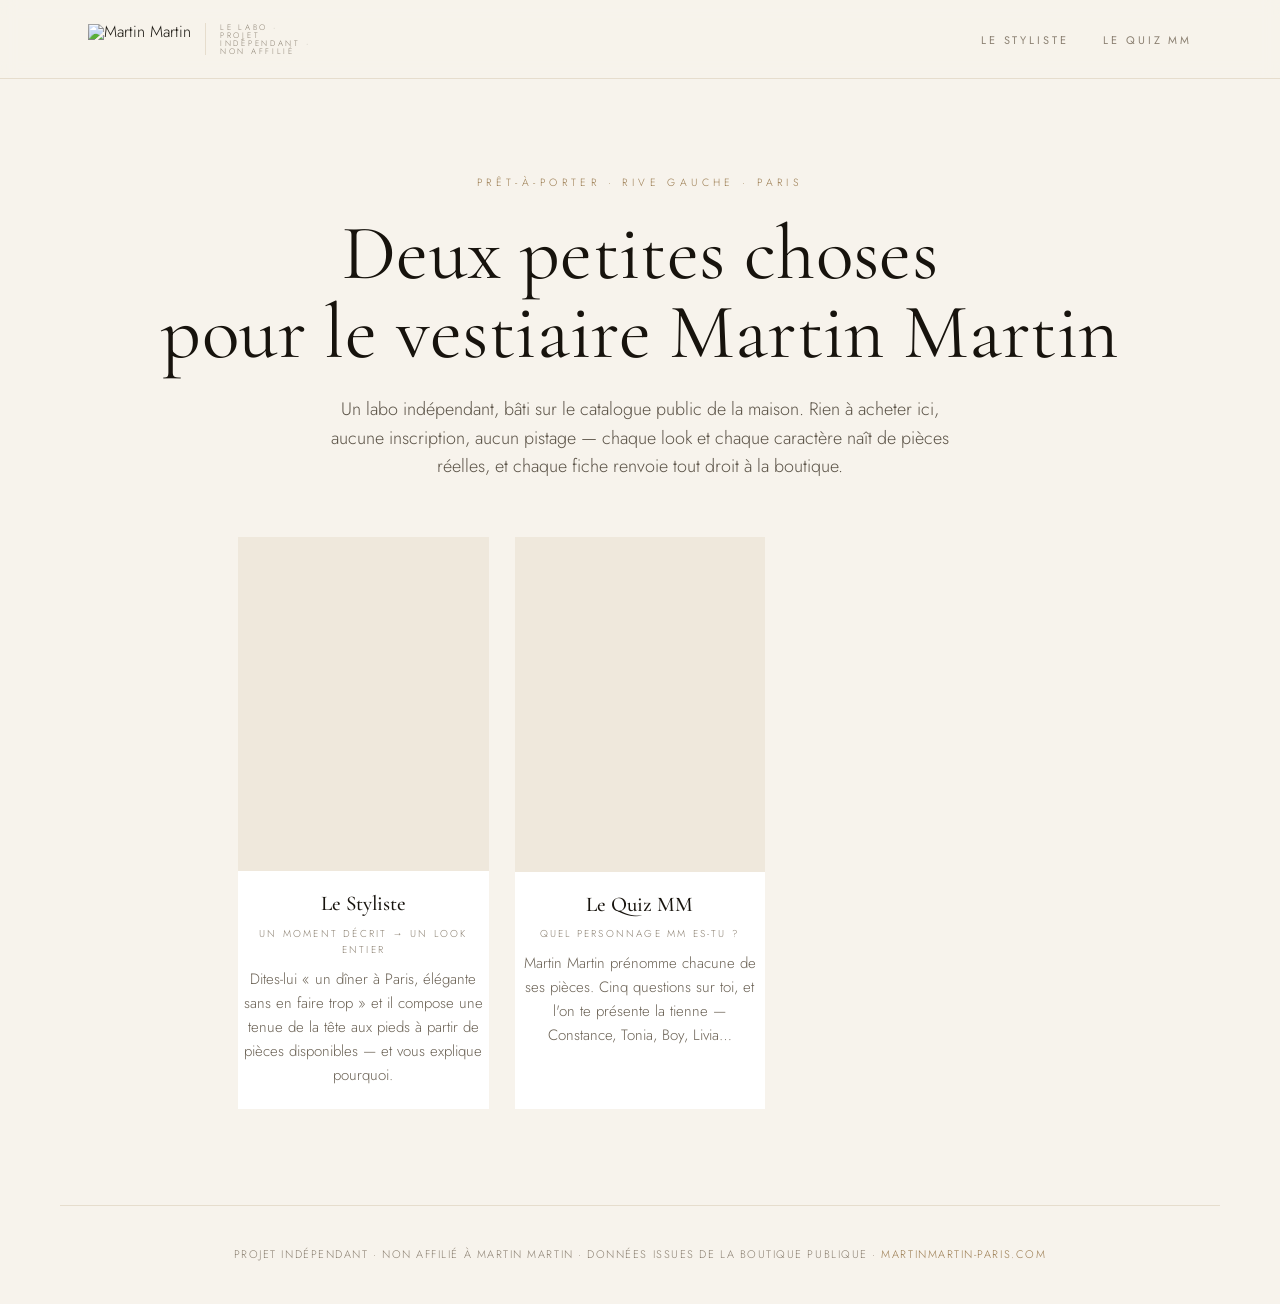
==== site/index.html @ 5ce6bd9c "Le Labo Martin Martin — Le Styliste + Le Quiz MM (unofficial fan project)" ====
<!doctype html>
<html lang="fr">
<head>
<meta charset="utf-8">
<meta name="viewport" content="width=device-width,initial-scale=1">
<title>Le Labo Martin Martin — projet indépendant</title>
<link rel="stylesheet" href="assets/style.css">
</head>
<body>
<header class="topbar"><div class="wrap">
  <a class="brand" href="index.html"><img class="logo" src="https://martinmartin-paris.com/cdn/shop/files/LOGO_TEST_8c0f86d4-8760-4dec-ba4e-60753e9ebffa.png?v=1742669624" alt="Martin Martin"><small>Le Labo · projet indépendant · non affilié</small></a>
  <nav class="nav">
    <a href="stylist.html">Le Styliste</a>
    <a href="girls.html">Le Quiz&nbsp;MM</a>
  </nav>
</div></header>

<section class="hero wrap">
  <p class="kicker">Prêt-à-porter · Rive Gauche · Paris</p>
  <h1>Deux petites choses<br>pour le vestiaire Martin&nbsp;Martin</h1>
  <p class="lede">Un labo indépendant, bâti sur le catalogue public de la maison. Rien à acheter ici,
  aucune inscription, aucun pistage — chaque look et chaque caractère naît de pièces réelles,
  et chaque fiche renvoie tout droit à la boutique.</p>
</section>

<section class="wrap grid" style="max-width:860px">
  <a class="card" href="stylist.html">
    <div class="ph" id="heroA"></div>
    <div class="meta">
      <p class="nm">Le Styliste</p>
      <p class="sub">Un moment décrit → un look entier</p>
      <p class="lede" style="font-size:15px;color:#6b6255;max-width:none">Dites-lui « un dîner à Paris,
      élégante sans en faire trop » et il compose une tenue de la tête aux pieds à partir de pièces
      disponibles — et vous explique pourquoi.</p>
    </div>
  </a>
  <a class="card" href="girls.html">
    <div class="ph" id="heroB"></div>
    <div class="meta">
      <p class="nm">Le Quiz MM</p>
      <p class="sub">Quel personnage MM es-tu ?</p>
      <p class="lede" style="font-size:15px;color:#6b6255;max-width:none">Martin Martin prénomme chacune
      de ses pièces. Cinq questions sur toi, et l'on te présente la tienne — Constance, Tonia, Boy, Livia…</p>
    </div>
  </a>
</section>

<div class="footer wrap">
  Projet indépendant · non affilié à Martin Martin · données issues de la boutique publique ·
  <a href="https://martinmartin-paris.com" target="_blank" rel="noopener">martinmartin-paris.com</a>
</div>

<script type="module">
  const d = await (await fetch('data/products.json')).json();
  const pick = c => (d.filter(p=>p.category===c && p.image)[0]||{}).image;
  const set = (id,src) => { if(src) document.getElementById(id).style.backgroundImage = `url(${src}&width=700)`; };
  set('heroA', pick('Dresses'));
  set('heroB', pick('Jackets & Coats'));
</script>
</body>
</html>
---- site/assets/style.css ----
/* Martin Martin Lab — habillage éditorial parisien
   blanc chaud · encre · un filet d'or · repos & espace */
@import url('https://fonts.googleapis.com/css2?family=Cormorant+Garamond:ital,wght@0,400;0,500;1,400&family=Jost:wght@300;400;500&display=swap');

:root{
  --ink:#17130d; --paper:#ffffff; --bg:#f7f3ec; --bg2:#efe8dc;
  --line:#e6ddcd; --gold:#9a7b4f; --muted:#8c8172;
  --shadow:0 18px 50px rgba(23,19,13,.08);
  --serif:"Cormorant Garamond",Georgia,serif;
  --sans:"Jost","Helvetica Neue",Arial,sans-serif;
}
*{box-sizing:border-box}
html{scroll-behavior:smooth}
body{margin:0;background:var(--bg);color:var(--ink);font-family:var(--sans);
  font-weight:300;-webkit-font-smoothing:antialiased;line-height:1.6;font-size:16px}
a{color:inherit}
.wrap{max-width:1160px;margin:0 auto;padding:0 28px}
.label,.kicker,.sub,.nav a,.btn,.tag,.role,.qnum{font-family:var(--sans)}

/* wordmark + header */
.topbar{border-bottom:1px solid var(--line);background:rgba(247,243,236,.9);
  backdrop-filter:blur(8px);position:sticky;top:0;z-index:30}
.topbar .wrap{display:flex;align-items:center;justify-content:space-between;height:78px}
.brand{text-decoration:none;display:flex;align-items:center;gap:14px;line-height:1}
.brand .logo{height:30px;width:auto;display:block}
.brand small{font-size:8px;letter-spacing:.34em;color:var(--muted);
  text-transform:uppercase;border-left:1px solid var(--line);padding-left:14px;max-width:110px}
.nav a{margin-left:30px;text-decoration:none;font-size:11px;letter-spacing:.26em;
  text-transform:uppercase;color:var(--muted);font-weight:400;padding-bottom:5px;transition:.2s}
.nav a.active,.nav a:hover{color:var(--ink);border-bottom:1px solid var(--gold)}

/* hero */
.hero{padding:96px 0 56px;text-align:center}
.kicker{font-size:10.5px;letter-spacing:.42em;text-transform:uppercase;color:var(--gold);margin:0 0 22px}
h1{font-family:var(--serif);font-weight:400;font-size:clamp(42px,7vw,78px);margin:0 0 22px;
  line-height:1.02;letter-spacing:.005em}
.lede{max-width:640px;margin:0 auto;color:#5b5347;font-size:18px;font-weight:300}

/* buttons + inputs */
.btn{display:inline-block;background:var(--ink);color:var(--paper);border:none;cursor:pointer;
  font-size:11px;letter-spacing:.26em;text-transform:uppercase;font-weight:400;
  padding:17px 34px;text-decoration:none;transition:.2s}
.btn:hover{background:var(--gold)}
.btn.ghost{background:transparent;color:var(--ink);border:1px solid var(--ink)}
.btn.ghost:hover{background:var(--ink);color:var(--paper)}
textarea,input{font-family:var(--serif);font-size:22px;border:none;border-bottom:1px solid var(--ink);
  background:transparent;padding:14px 2px;width:100%;color:var(--ink);resize:none}
textarea::placeholder{color:#b3a894;font-style:italic}
textarea:focus,input:focus{outline:none;border-color:var(--gold)}

/* product card — hover reveals the second image, brand-style */
.card{background:var(--paper);text-decoration:none;color:inherit;display:block;transition:.25s}
.card:hover{transform:translateY(-3px);box-shadow:var(--shadow)}
.card .ph{aspect-ratio:3/4;background:var(--bg2) center/cover no-repeat;position:relative;overflow:hidden}
.card .ph .alt{position:absolute;inset:0;background:var(--bg2) center/cover no-repeat;
  opacity:0;transition:opacity .5s}
.card:hover .ph .alt{opacity:1}
.card .role{position:absolute;top:12px;left:12px;background:var(--paper);font-size:8.5px;
  letter-spacing:.24em;text-transform:uppercase;padding:6px 10px;color:var(--muted);z-index:2}
.card .meta{padding:16px 4px 22px;text-align:center}
.card .nm{font-family:var(--serif);font-size:21px;margin:0 0 5px;font-weight:500}
.card .sub{font-size:10px;letter-spacing:.22em;text-transform:uppercase;color:var(--muted);margin:0 0 9px}
.card .pr{font-family:var(--serif);font-size:17px}
.tag{display:inline-block;font-size:9px;letter-spacing:.2em;text-transform:uppercase;color:var(--gold);
  border:1px solid var(--line);padding:4px 9px;margin:3px 5px 0 0}

.grid{display:grid;gap:34px 26px;grid-template-columns:repeat(auto-fill,minmax(230px,1fr))}
.footer{border-top:1px solid var(--line);margin-top:96px;padding:40px 0;color:var(--muted);
  font-size:11px;letter-spacing:.14em;text-align:center;text-transform:uppercase}
.footer a{color:var(--gold);text-decoration:none}
.hidden{display:none!important}
.spin{display:inline-block;width:13px;height:13px;border:1.5px solid var(--line);
  border-top-color:var(--gold);border-radius:50%;animation:sp 1s linear infinite;
  vertical-align:-1px;margin-right:9px}
@keyframes sp{to{transform:rotate(360deg)}}
.sub{font-size:11px;letter-spacing:.2em;text-transform:uppercase;color:var(--muted)}
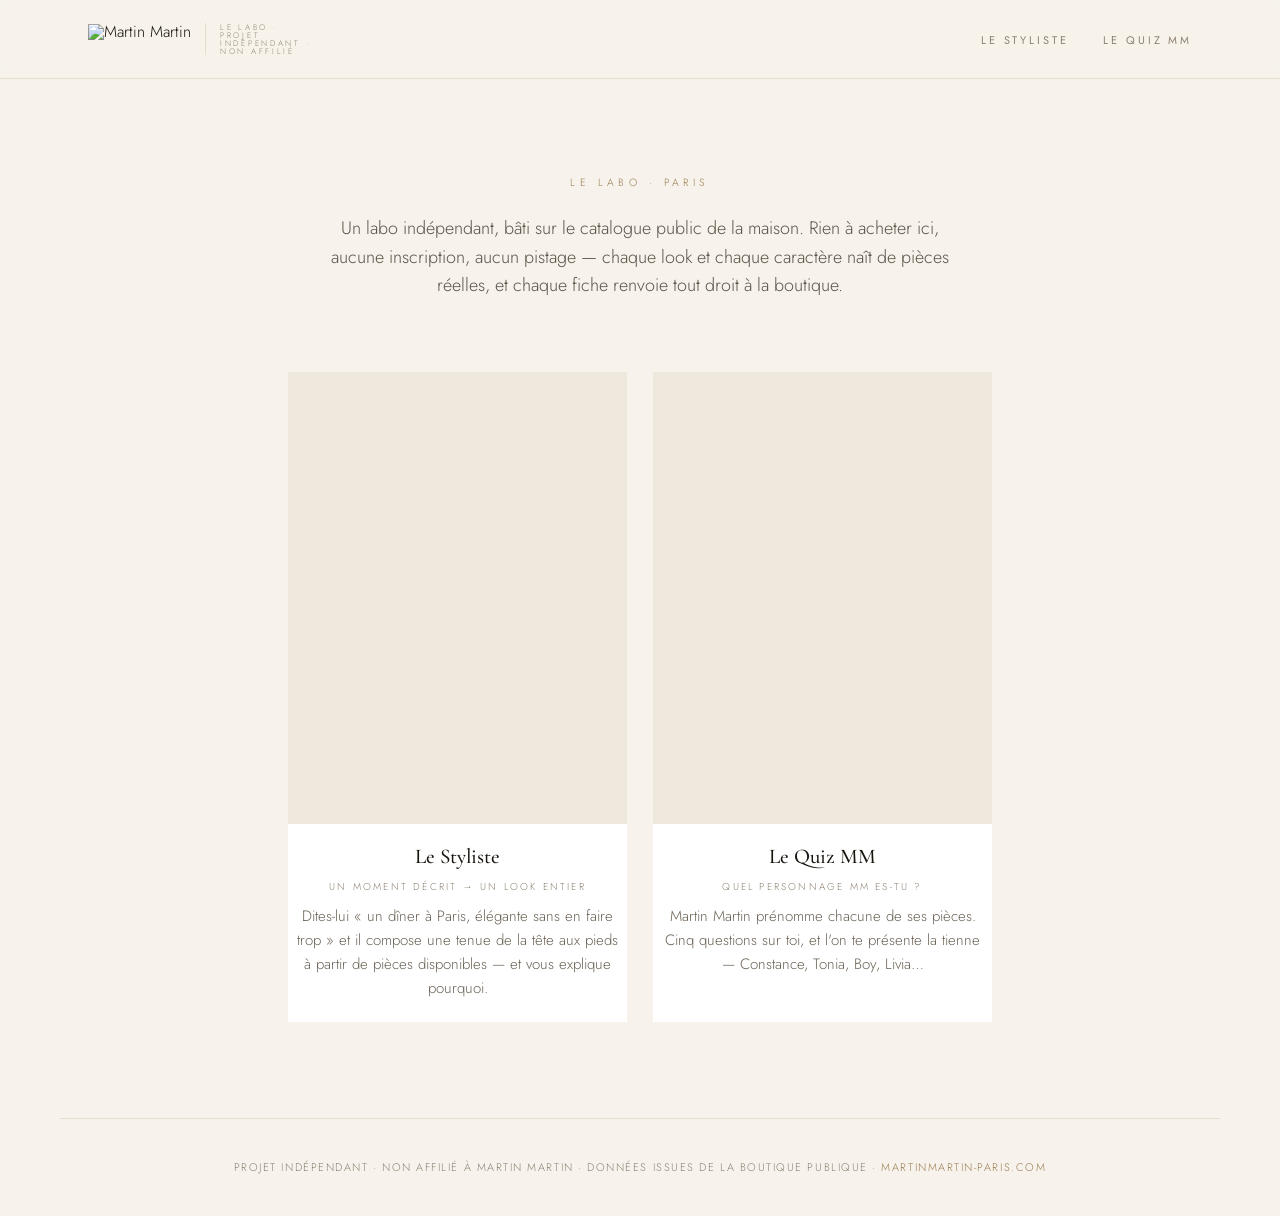
==== commit 7a5ae4bf: "Minimalist homepage: drop headline, center the two cards" ====
--- a/site/index.html
+++ b/site/index.html
@@ -15,15 +15,14 @@
   </nav>
 </div></header>
 
-<section class="hero wrap">
-  <p class="kicker">Prêt-à-porter · Rive Gauche · Paris</p>
-  <h1>Deux petites choses<br>pour le vestiaire Martin&nbsp;Martin</h1>
+<section class="hero wrap" style="padding-bottom:8px;max-width:660px">
+  <p class="kicker">Le Labo · Paris</p>
   <p class="lede">Un labo indépendant, bâti sur le catalogue public de la maison. Rien à acheter ici,
   aucune inscription, aucun pistage — chaque look et chaque caractère naît de pièces réelles,
   et chaque fiche renvoie tout droit à la boutique.</p>
 </section>
 
-<section class="wrap grid" style="max-width:860px">
+<section class="wrap grid" style="max-width:760px;margin-top:64px">
   <a class="card" href="stylist.html">
     <div class="ph" id="heroA"></div>
     <div class="meta">
